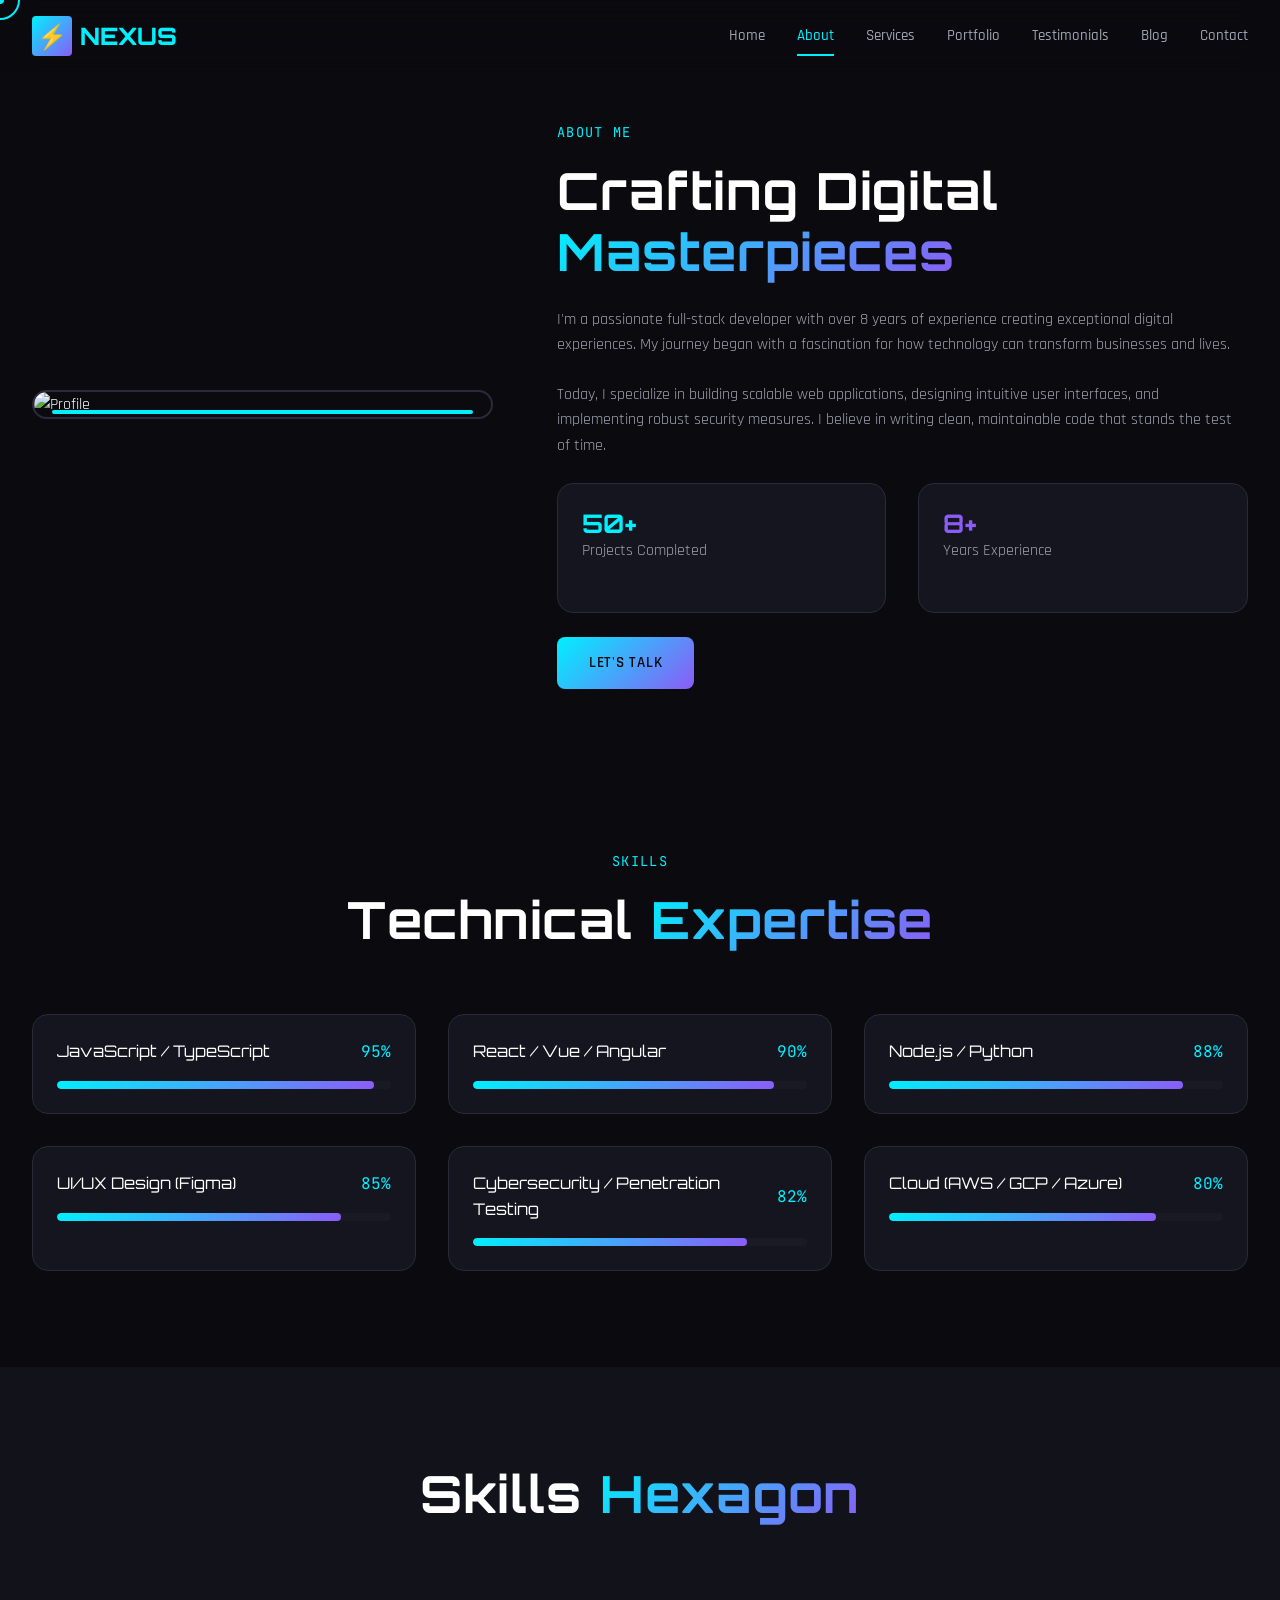
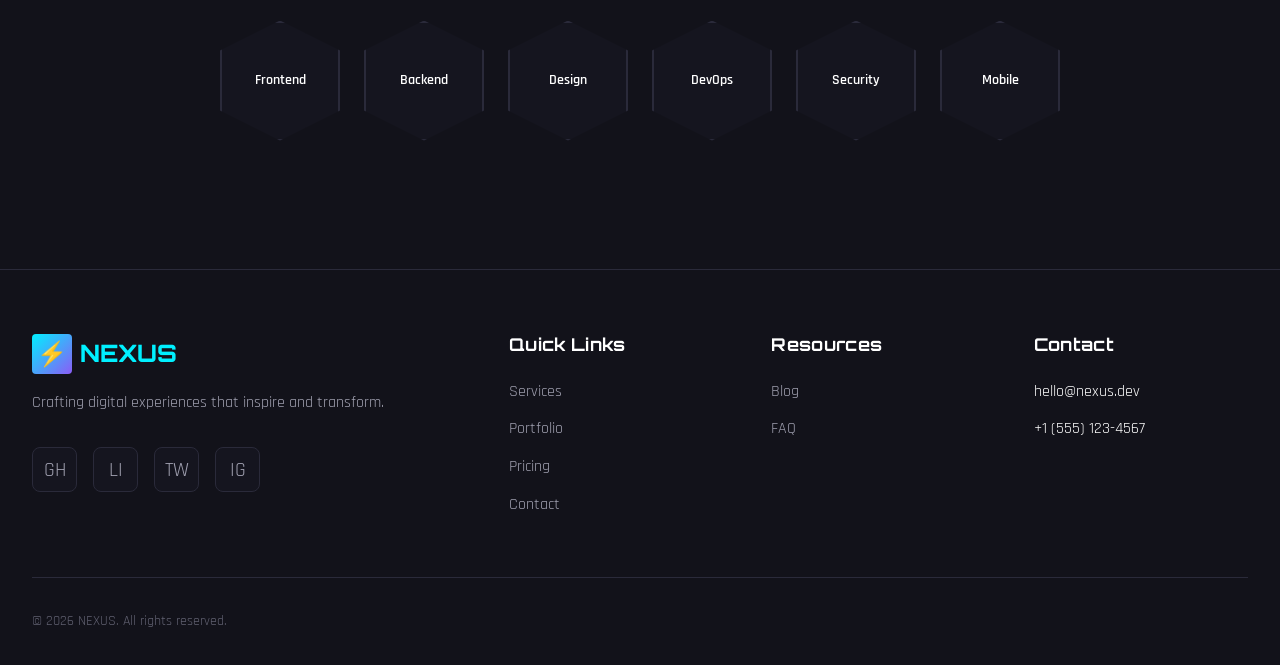
==== about.html @ fc45cd00 "Initial architecture: 15-page responsive framework with advanced animations" ====
<!DOCTYPE html>
<html lang="en">
<head>
  <meta charset="UTF-8">
  <meta name="viewport" content="width=device-width, initial-scale=1.0">
  <title>About | NEXUS</title>
  <link rel="stylesheet" href="css/main.css">
  <link rel="icon" href="data:image/svg+xml,<svg xmlns='http://www.w3.org/2000/svg' viewBox='0 0 100 100'><text y='.9em' font-size='90'>⚡</text></svg>">
</head>
<body>
  <div class="cursor-dot"></div>
  <div class="cursor-outline"></div>

  <header class="header">
    <div class="container header-inner">
      <a href="index.html" class="logo">
        <div class="logo-icon">⚡</div>
        NEXUS
      </a>
      <nav class="nav">
        <a href="index.html" class="nav-link">Home</a>
        <a href="about.html" class="nav-link active">About</a>
        <a href="services.html" class="nav-link">Services</a>
        <a href="portfolio.html" class="nav-link">Portfolio</a>
        <a href="testimonial.html" class="nav-link">Testimonials</a>
        <a href="blog.html" class="nav-link">Blog</a>
        <a href="contact.html" class="nav-link">Contact</a>
      </nav>
      <button class="mobile-menu-btn">
        <span></span>
        <span></span>
        <span></span>
      </button>
    </div>
  </header>

  <section class="about-hero">
    <div class="container">
      <div class="about-content">
        <div class="about-image reveal-left">
          <div class="about-image-main">
            <img src="https://picsum.photos/400/500?random=30" alt="Profile">
          </div>
          <div class="about-image-frame"></div>
        </div>
        <div class="about-text reveal-right">
          <span class="section-label">About Me</span>
          <h2>Crafting Digital <span class="text-gradient">Masterpieces</span></h2>
          <p>
            I'm a passionate full-stack developer with over 8 years of experience creating 
            exceptional digital experiences. My journey began with a fascination for how 
            technology can transform businesses and lives.
          </p>
          <p>
            Today, I specialize in building scalable web applications, designing intuitive 
            user interfaces, and implementing robust security measures. I believe in 
            writing clean, maintainable code that stands the test of time.
          </p>
          <div class="grid-2 mt-3">
            <div class="card" style="padding: 1.5rem;">
              <h4 class="text-cyan">50+</h4>
              <p class="mb-0">Projects Completed</p>
            </div>
            <div class="card" style="padding: 1.5rem;">
              <h4 class="text-purple">8+</h4>
              <p class="mb-0">Years Experience</p>
            </div>
          </div>
          <a href="contact.html" class="btn btn-primary mt-3">Let's Talk</a>
        </div>
      </div>
    </div>
  </section>

  <section class="section">
    <div class="container">
      <div class="section-header reveal">
        <span class="section-label">Skills</span>
        <h2 class="section-title">Technical <span class="text-gradient">Expertise</span></h2>
      </div>
      <div class="skills-grid">
        <div class="skill-item reveal">
          <div class="skill-header">
            <span class="skill-name">JavaScript / TypeScript</span>
            <span class="skill-percent">95%</span>
          </div>
          <div class="skill-bar">
            <div class="skill-fill" style="--fill-percent: 95%;"></div>
          </div>
        </div>
        <div class="skill-item reveal delay-1">
          <div class="skill-header">
            <span class="skill-name">React / Vue / Angular</span>
            <span class="skill-percent">90%</span>
          </div>
          <div class="skill-bar">
            <div class="skill-fill" style="--fill-percent: 90%;"></div>
          </div>
        </div>
        <div class="skill-item reveal delay-2">
          <div class="skill-header">
            <span class="skill-name">Node.js / Python</span>
            <span class="skill-percent">88%</span>
          </div>
          <div class="skill-bar">
            <div class="skill-fill" style="--fill-percent: 88%;"></div>
          </div>
        </div>
        <div class="skill-item reveal delay-3">
          <div class="skill-header">
            <span class="skill-name">UI/UX Design (Figma)</span>
            <span class="skill-percent">85%</span>
          </div>
          <div class="skill-bar">
            <div class="skill-fill" style="--fill-percent: 85%;"></div>
          </div>
        </div>
        <div class="skill-item reveal delay-4">
          <div class="skill-header">
            <span class="skill-name">Cybersecurity / Penetration Testing</span>
            <span class="skill-percent">82%</span>
          </div>
          <div class="skill-bar">
            <div class="skill-fill" style="--fill-percent: 82%;"></div>
          </div>
        </div>
        <div class="skill-item reveal delay-5">
          <div class="skill-header">
            <span class="skill-name">Cloud (AWS / GCP / Azure)</span>
            <span class="skill-percent">80%</span>
          </div>
          <div class="skill-bar">
            <div class="skill-fill" style="--fill-percent: 80%;"></div>
          </div>
        </div>
      </div>
    </div>
  </section>

  <section class="section" style="background: var(--bg-secondary);">
    <div class="container">
      <div class="section-header reveal">
        <h2 class="section-title">Skills <span class="text-gradient">Hexagon</span></h2>
      </div>
      <div class="hexagon-skills">
        <div class="hexagon reveal">
          <div class="hexagon-inner">
            <span>Frontend</span>
          </div>
        </div>
        <div class="hexagon reveal delay-1">
          <div class="hexagon-inner">
            <span>Backend</span>
          </div>
        </div>
        <div class="hexagon reveal delay-2">
          <div class="hexagon-inner">
            <span>Design</span>
          </div>
        </div>
        <div class="hexagon reveal delay-3">
          <div class="hexagon-inner">
            <span>DevOps</span>
          </div>
        </div>
        <div class="hexagon reveal delay-4">
          <div class="hexagon-inner">
            <span>Security</span>
          </div>
        </div>
        <div class="hexagon reveal delay-5">
          <div class="hexagon-inner">
            <span>Mobile</span>
          </div>
        </div>
      </div>
    </div>
  </section>

  <footer class="footer">
    <div class="container">
      <div class="footer-grid">
        <div class="footer-brand">
          <a href="index.html" class="logo">
            <div class="logo-icon">⚡</div>
            NEXUS
          </a>
          <p>Crafting digital experiences that inspire and transform.</p>
          <div class="social-links">
            <a href="#" class="social-link">GH</a>
            <a href="#" class="social-link">LI</a>
            <a href="#" class="social-link">TW</a>
            <a href="#" class="social-link">IG</a>
          </div>
        </div>
        <div class="footer-col">
          <h4 class="footer-title">Quick Links</h4>
          <ul class="footer-links">
            <li><a href="services.html">Services</a></li>
            <li><a href="portfolio.html">Portfolio</a></li>
            <li><a href="pricing.html">Pricing</a></li>
            <li><a href="contact.html">Contact</a></li>
          </ul>
        </div>
        <div class="footer-col">
          <h4 class="footer-title">Resources</h4>
          <ul class="footer-links">
            <li><a href="blog.html">Blog</a></li>
            <li><a href="faq.html">FAQ</a></li>
          </ul>
        </div>
        <div class="footer-col">
          <h4 class="footer-title">Contact</h4>
          <ul class="footer-links">
            <li>hello@nexus.dev</li>
            <li>+1 (555) 123-4567</li>
          </ul>
        </div>
      </div>
      <div class="footer-bottom">
        <p class="footer-copyright">© 2026 NEXUS. All rights reserved.</p>
      </div>
    </div>
  </footer>

  <script src="js/main.js"></script>
</body>
</html>
---- css/main.css ----
/* ================================================
   NEXUS PORTFOLIO - Main Stylesheet
   High-Tech Cyber Aesthetic
   ================================================ */

@import url('https://fonts.googleapis.com/css2?family=Orbitron:wght@400;500;600;700;800;900&family=Rajdhani:wght@300;400;500;600;700&family=JetBrains+Mono:wght@400;500&display=swap');

/* ================================================
   CSS VARIABLES - Design System
   ================================================ */
:root {
  --bg-primary: #0a0a0f;
  --bg-secondary: #12121a;
  --bg-tertiary: #1a1a25;
  --bg-card: #15151f;
  
  --neon-cyan: #00f0ff;
  --neon-magenta: #ff00aa;
  --neon-purple: #8b5cf6;
  --neon-green: #00ff88;
  --neon-orange: #ff6b35;
  
  --text-primary: #ffffff;
  --text-secondary: #a0a0b0;
  --text-muted: #606070;
  
  --border-color: #2a2a3a;
  --border-glow: rgba(0, 240, 255, 0.3);
  
  --gradient-primary: linear-gradient(135deg, #00f0ff 0%, #8b5cf6 100%);
  --gradient-dark: linear-gradient(180deg, #0a0a0f 0%, #12121a 100%);
  --gradient-card: linear-gradient(145deg, #15151f 0%, #12121a 100%);
  
  --glow-cyan: 0 0 20px rgba(0, 240, 255, 0.5), 0 0 40px rgba(0, 240, 255, 0.3);
  --glow-magenta: 0 0 20px rgba(255, 0, 170, 0.5), 0 0 40px rgba(255, 0, 170, 0.3);
  --glow-purple: 0 0 20px rgba(139, 92, 246, 0.5);
  
  --transition-fast: 0.15s ease;
  --transition-medium: 0.3s ease;
  --transition-slow: 0.5s cubic-bezier(0.4, 0, 0.2, 1);
  
  --font-heading: 'Orbitron', sans-serif;
  --font-body: 'Rajdhani', sans-serif;
  --font-mono: 'JetBrains Mono', monospace;
  
  --radius-sm: 4px;
  --radius-md: 8px;
  --radius-lg: 16px;
  --radius-xl: 24px;
}

/* ================================================
   RESET & BASE
   ================================================ */
*, *::before, *::after {
  margin: 0;
  padding: 0;
  box-sizing: border-box;
}

html {
  scroll-behavior: smooth;
  font-size: 16px;
}

body {
  font-family: var(--font-body);
  background: var(--bg-primary);
  color: var(--text-primary);
  line-height: 1.6;
  overflow-x: hidden;
  cursor: none;
}

a {
  text-decoration: none;
  color: inherit;
}

ul, ol {
  list-style: none;
}

img {
  max-width: 100%;
  height: auto;
  display: block;
}

button {
  font-family: inherit;
  cursor: none;
  border: none;
  background: none;
}

input, textarea, select {
  font-family: inherit;
  cursor: none;
}

/* ================================================
   CUSTOM CURSOR
   ================================================ */
.cursor-dot,
.cursor-outline {
  position: fixed;
  top: 0;
  left: 0;
  transform: translate(-50%, -50%);
  border-radius: 50%;
  pointer-events: none;
  z-index: 9999;
}

.cursor-dot {
  width: 8px;
  height: 8px;
  background: var(--neon-cyan);
}

.cursor-outline {
  width: 40px;
  height: 40px;
  border: 2px solid var(--neon-cyan);
  transition: transform 0.1s ease, width 0.3s ease, height 0.3s ease;
}

.cursor-outline.hovered {
  width: 60px;
  height: 60px;
  background: rgba(0, 240, 255, 0.1);
  border-color: var(--neon-magenta);
}

/* ================================================
   TYPOGRAPHY
   ================================================ */
h1, h2, h3, h4, h5, h6 {
  font-family: var(--font-heading);
  font-weight: 700;
  line-height: 1.2;
  letter-spacing: 0.02em;
}

h1 { font-size: clamp(2.5rem, 5vw, 4.5rem); }
h2 { font-size: clamp(2rem, 4vw, 3.5rem); }
h3 { font-size: clamp(1.5rem, 3vw, 2.5rem); }
h4 { font-size: clamp(1.25rem, 2vw, 1.75rem); }
h5 { font-size: 1.25rem; }
h6 { font-size: 1rem; }

p {
  font-size: 1rem;
  color: var(--text-secondary);
  font-weight: 400;
}

.mono {
  font-family: var(--font-mono);
}

/* ================================================
   UTILITIES
   ================================================ */
.container {
  width: 100%;
  max-width: 1400px;
  margin: 0 auto;
  padding: 0 2rem;
}

.section {
  padding: 6rem 0;
  position: relative;
}

.text-gradient {
  background: var(--gradient-primary);
  -webkit-background-clip: text;
  -webkit-text-fill-color: transparent;
  background-clip: text;
}

.text-cyan { color: var(--neon-cyan); }
.text-magenta { color: var(--neon-magenta); }
.text-purple { color: var(--neon-purple); }
.text-green { color: var(--neon-green); }

.glow-cyan { box-shadow: var(--glow-cyan); }
.glow-magenta { box-shadow: var(--glow-magenta); }

.visually-hidden {
  position: absolute;
  width: 1px;
  height: 1px;
  padding: 0;
  margin: -1px;
  overflow: hidden;
  clip: rect(0, 0, 0, 0);
  border: 0;
}

/* ================================================
   ANIMATIONS
   ================================================ */
@keyframes float {
  0%, 100% { transform: translateY(0); }
  50% { transform: translateY(-20px); }
}

@keyframes pulse-glow {
  0%, 100% { box-shadow: var(--glow-cyan); }
  50% { box-shadow: 0 0 30px rgba(0, 240, 255, 0.8), 0 0 60px rgba(0, 240, 255, 0.4); }
}

@keyframes glitch {
  0% { transform: translate(0); }
  20% { transform: translate(-2px, 2px); }
  40% { transform: translate(-2px, -2px); }
  60% { transform: translate(2px, 2px); }
  80% { transform: translate(2px, -2px); }
  100% { transform: translate(0); }
}

@keyframes typewriter {
  from { width: 0; }
  to { width: 100%; }
}

@keyframes blink-caret {
  from, to { border-color: transparent; }
  50% { border-color: var(--neon-cyan); }
}

@keyframes fade-in-up {
  from {
    opacity: 0;
    transform: translateY(30px);
  }
  to {
    opacity: 1;
    transform: translateY(0);
  }
}

@keyframes fade-in-scale {
  from {
    opacity: 0;
    transform: scale(0.9);
  }
  to {
    opacity: 1;
    transform: scale(1);
  }
}

@keyframes rotate {
  from { transform: rotate(0deg); }
  to { transform: rotate(360deg); }
}

@keyframes marquee {
  0% { transform: translateX(0); }
  100% { transform: translateX(-50%); }
}

/* Reveal Animations */
.reveal {
  opacity: 0;
  transform: translateY(30px);
  transition: all 0.8s cubic-bezier(0.4, 0, 0.2, 1);
}

.reveal.active {
  opacity: 1;
  transform: translateY(0);
}

.reveal-left {
  opacity: 0;
  transform: translateX(-30px);
  transition: all 0.8s cubic-bezier(0.4, 0, 0.2, 1);
}

.reveal-left.active {
  opacity: 1;
  transform: translateX(0);
}

.reveal-right {
  opacity: 0;
  transform: translateX(30px);
  transition: all 0.8s cubic-bezier(0.4, 0, 0.2, 1);
}

.reveal-right.active {
  opacity: 1;
  transform: translateX(0);
}

.reveal-scale {
  opacity: 0;
  transform: scale(0.8);
  transition: all 0.8s cubic-bezier(0.4, 0, 0.2, 1);
}

.reveal-scale.active {
  opacity: 1;
  transform: scale(1);
}

/* Stagger delays */
.delay-1 { transition-delay: 0.1s; }
.delay-2 { transition-delay: 0.2s; }
.delay-3 { transition-delay: 0.3s; }
.delay-4 { transition-delay: 0.4s; }
.delay-5 { transition-delay: 0.5s; }
.delay-6 { transition-delay: 0.6s; }

/* ================================================
   HEADER & NAVIGATION
   ================================================ */
.header {
  position: fixed;
  top: 0;
  left: 0;
  right: 0;
  z-index: 1000;
  padding: 1rem 0;
  background: rgba(10, 10, 15, 0.8);
  backdrop-filter: blur(20px);
  border-bottom: 1px solid transparent;
  transition: all var(--transition-medium);
}

.header.scrolled {
  background: rgba(10, 10, 15, 0.95);
  border-bottom-color: var(--border-color);
}

.header-inner {
  display: flex;
  align-items: center;
  justify-content: space-between;
}

.logo {
  font-family: var(--font-heading);
  font-size: 1.5rem;
  font-weight: 800;
  color: var(--neon-cyan);
  display: flex;
  align-items: center;
  gap: 0.5rem;
}

.logo-icon {
  width: 40px;
  height: 40px;
  display: flex;
  align-items: center;
  justify-content: center;
  background: var(--gradient-primary);
  border-radius: var(--radius-sm);
}

.nav {
  display: flex;
  align-items: center;
  gap: 2rem;
}

.nav-link {
  font-family: var(--font-body);
  font-weight: 500;
  font-size: 0.95rem;
  color: var(--text-secondary);
  position: relative;
  padding: 0.5rem 0;
  transition: color var(--transition-fast);
}

.nav-link::after {
  content: '';
  position: absolute;
  bottom: 0;
  left: 0;
  width: 0;
  height: 2px;
  background: var(--neon-cyan);
  transition: width var(--transition-medium);
}

.nav-link:hover,
.nav-link.active {
  color: var(--neon-cyan);
}

.nav-link:hover::after,
.nav-link.active::after {
  width: 100%;
}

.mobile-menu-btn {
  display: none;
  flex-direction: column;
  gap: 5px;
  padding: 10px;
}

.mobile-menu-btn span {
  width: 25px;
  height: 2px;
  background: var(--text-primary);
  transition: all var(--transition-fast);
}

/* ================================================
   BUTTONS
   ================================================ */
.btn {
  display: inline-flex;
  align-items: center;
  justify-content: center;
  gap: 0.5rem;
  padding: 0.875rem 2rem;
  font-family: var(--font-body);
  font-weight: 600;
  font-size: 0.95rem;
  text-transform: uppercase;
  letter-spacing: 0.05em;
  border-radius: var(--radius-md);
  position: relative;
  overflow: hidden;
  transition: all var(--transition-medium);
}

.btn-primary {
  background: var(--gradient-primary);
  color: var(--bg-primary);
  border: none;
}

.btn-primary:hover {
  transform: translateY(-2px);
  box-shadow: var(--glow-cyan);
}

.btn-secondary {
  background: transparent;
  color: var(--neon-cyan);
  border: 2px solid var(--neon-cyan);
}

.btn-secondary:hover {
  background: var(--neon-cyan);
  color: var(--bg-primary);
  box-shadow: var(--glow-cyan);
}

.btn-ghost {
  background: rgba(255, 255, 255, 0.05);
  color: var(--text-primary);
  border: 1px solid var(--border-color);
}

.btn-ghost:hover {
  background: rgba(255, 255, 255, 0.1);
  border-color: var(--neon-purple);
}

.btn-sm {
  padding: 0.5rem 1rem;
  font-size: 0.85rem;
}

.btn-lg {
  padding: 1rem 2.5rem;
  font-size: 1rem;
}

/* ================================================
   HERO SECTION
   ================================================ */
.hero {
  min-height: 100vh;
  display: flex;
  align-items: center;
  justify-content: center;
  position: relative;
  overflow: hidden;
  padding-top: 80px;
}

.hero-bg {
  position: absolute;
  inset: 0;
  z-index: -1;
}

.hero-bg canvas {
  width: 100%;
  height: 100%;
}

.hero-bg-overlay {
  position: absolute;
  inset: 0;
  background: radial-gradient(ellipse at center, transparent 0%, var(--bg-primary) 70%);
}

.hero-content {
  text-align: center;
  max-width: 900px;
  z-index: 1;
}

.hero-badge {
  display: inline-flex;
  align-items: center;
  gap: 0.5rem;
  padding: 0.5rem 1rem;
  background: rgba(0, 240, 255, 0.1);
  border: 1px solid rgba(0, 240, 255, 0.3);
  border-radius: 50px;
  font-size: 0.85rem;
  color: var(--neon-cyan);
  margin-bottom: 1.5rem;
  animation: fade-in-up 0.8s ease forwards;
}

.hero-badge-dot {
  width: 8px;
  height: 8px;
  background: var(--neon-cyan);
  border-radius: 50%;
  animation: pulse-glow 2s infinite;
}

.hero-title {
  font-size: clamp(3rem, 7vw, 5rem);
  margin-bottom: 1rem;
  animation: fade-in-up 0.8s ease 0.2s forwards;
  opacity: 0;
}

.hero-subtitle {
  font-family: var(--font-mono);
  font-size: clamp(1rem, 2vw, 1.5rem);
  color: var(--text-secondary);
  margin-bottom: 2rem;
  min-height: 1.5em;
  animation: fade-in-up 0.8s ease 0.4s forwards;
  opacity: 0;
}

.typing-text {
  color: var(--neon-cyan);
}

.cursor-caret {
  display: inline-block;
  width: 3px;
  height: 1.2em;
  background: var(--neon-cyan);
  margin-left: 2px;
  animation: blink-caret 0.75s step-end infinite;
  vertical-align: text-bottom;
}

.hero-description {
  font-size: 1.125rem;
  color: var(--text-secondary);
  max-width: 600px;
  margin: 0 auto 2rem;
  animation: fade-in-up 0.8s ease 0.6s forwards;
  opacity: 0;
}

.hero-buttons {
  display: flex;
  gap: 1rem;
  justify-content: center;
  flex-wrap: wrap;
  animation: fade-in-up 0.8s ease 0.8s forwards;
  opacity: 0;
}

.hero-scroll {
  position: absolute;
  bottom: 2rem;
  left: 50%;
  transform: translateX(-50%);
  display: flex;
  flex-direction: column;
  align-items: center;
  gap: 0.5rem;
  color: var(--text-muted);
  font-size: 0.85rem;
  animation: float 3s ease-in-out infinite;
}

.hero-scroll-line {
  width: 1px;
  height: 40px;
  background: linear-gradient(to bottom, var(--neon-cyan), transparent);
}

/* ================================================
   CARDS
   ================================================ */
.card {
  background: var(--bg-card);
  border: 1px solid var(--border-color);
  border-radius: var(--radius-lg);
  padding: 2rem;
  position: relative;
  overflow: hidden;
  transition: all var(--transition-medium);
}

.card::before {
  content: '';
  position: absolute;
  top: 0;
  left: 0;
  right: 0;
  height: 2px;
  background: var(--gradient-primary);
  transform: scaleX(0);
  transition: transform var(--transition-medium);
}

.card:hover {
  transform: translateY(-5px);
  border-color: var(--neon-cyan);
  box-shadow: var(--glow-cyan);
}

.card:hover::before {
  transform: scaleX(1);
}

.card-icon {
  width: 60px;
  height: 60px;
  display: flex;
  align-items: center;
  justify-content: center;
  background: rgba(0, 240, 255, 0.1);
  border-radius: var(--radius-md);
  margin-bottom: 1.5rem;
  font-size: 1.5rem;
}

.card-title {
  font-size: 1.25rem;
  margin-bottom: 0.75rem;
}

.card-description {
  font-size: 0.95rem;
  color: var(--text-secondary);
  margin-bottom: 1.5rem;
}

.card-link {
  display: inline-flex;
  align-items: center;
  gap: 0.5rem;
  color: var(--neon-cyan);
  font-weight: 500;
  font-size: 0.9rem;
  transition: gap var(--transition-fast);
}

.card-link:hover {
  gap: 1rem;
}

/* ================================================
   GRID LAYOUTS
   ================================================ */
.grid-2 {
  display: grid;
  grid-template-columns: repeat(2, 1fr);
  gap: 2rem;
}

.grid-3 {
  display: grid;
  grid-template-columns: repeat(3, 1fr);
  gap: 2rem;
}

.grid-4 {
  display: grid;
  grid-template-columns: repeat(4, 1fr);
  gap: 1.5rem;
}

/* ================================================
   SECTION HEADERS
   ================================================ */
.section-header {
  text-align: center;
  max-width: 700px;
  margin: 0 auto 4rem;
}

.section-label {
  display: inline-block;
  font-family: var(--font-mono);
  font-size: 0.85rem;
  color: var(--neon-cyan);
  text-transform: uppercase;
  letter-spacing: 0.1em;
  margin-bottom: 1rem;
}

.section-title {
  margin-bottom: 1rem;
}

.section-description {
  font-size: 1.1rem;
  color: var(--text-secondary);
}

/* ================================================
   ABOUT PAGE
   ================================================ */
.about-hero {
  padding-top: 120px;
  padding-bottom: 4rem;
}

.about-content {
  display: grid;
  grid-template-columns: 1fr 1.5fr;
  gap: 4rem;
  align-items: center;
}

.about-image {
  position: relative;
}

.about-image-main {
  border-radius: var(--radius-xl);
  overflow: hidden;
  border: 2px solid var(--border-color);
}

.about-image-main img {
  width: 100%;
  height: auto;
}

.about-image-frame {
  position: absolute;
  inset: 20px;
  border: 2px solid var(--neon-cyan);
  border-radius: var(--radius-xl);
  z-index: -1;
}

.about-text h2 {
  margin-bottom: 1.5rem;
}

.about-text p {
  margin-bottom: 1.5rem;
}

.skills-section {
  padding: 4rem 0;
}

.skills-grid {
  display: grid;
  grid-template-columns: repeat(auto-fit, minmax(300px, 1fr));
  gap: 2rem;
}

.skill-item {
  background: var(--bg-card);
  border: 1px solid var(--border-color);
  border-radius: var(--radius-lg);
  padding: 1.5rem;
  transition: all var(--transition-medium);
}

.skill-item:hover {
  border-color: var(--neon-cyan);
}

.skill-header {
  display: flex;
  justify-content: space-between;
  align-items: center;
  margin-bottom: 1rem;
}

.skill-name {
  font-family: var(--font-heading);
  font-size: 1rem;
}

.skill-percent {
  font-family: var(--font-mono);
  color: var(--neon-cyan);
}

.skill-bar {
  height: 8px;
  background: var(--bg-tertiary);
  border-radius: 4px;
  overflow: hidden;
}

.skill-fill {
  height: 100%;
  background: var(--gradient-primary);
  border-radius: 4px;
  width: 0;
  transition: width 1.5s cubic-bezier(0.4, 0, 0.2, 1);
}

.skill-fill.animated {
  width: var(--fill-percent);
}

/* Hexagon Skills */
.hexagon-skills {
  display: flex;
  flex-wrap: wrap;
  justify-content: center;
  gap: 1.5rem;
  padding: 2rem 0;
}

.hexagon {
  position: relative;
  width: 120px;
  height: 120px;
  clip-path: polygon(50% 0%, 100% 25%, 100% 75%, 50% 100%, 0% 75%, 0% 25%);
  display: flex;
  align-items: center;
  justify-content: center;
  background: var(--bg-card);
  border: 2px solid var(--border-color);
  transition: all var(--transition-medium);
  cursor: pointer;
}

.hexagon:hover {
  background: var(--gradient-primary);
  border-color: var(--neon-cyan);
  transform: scale(1.1);
}

.hexagon-inner {
  text-align: center;
  font-weight: 600;
  font-size: 0.9rem;
}

/* ================================================
   SERVICES PAGE
   ================================================ */
.services-hero {
  padding-top: 120px;
  padding-bottom: 4rem;
}

.service-card {
  background: var(--bg-card);
  border: 1px solid var(--border-color);
  border-radius: var(--radius-lg);
  padding: 2.5rem;
  position: relative;
  overflow: hidden;
  transition: all var(--transition-medium);
}

.service-card:hover {
  transform: translateY(-8px);
  border-color: var(--neon-purple);
  box-shadow: var(--glow-purple);
}

.service-number {
  position: absolute;
  top: 1rem;
  right: 1rem;
  font-family: var(--font-heading);
  font-size: 4rem;
  font-weight: 900;
  color: rgba(139, 92, 246, 0.1);
}

.service-icon {
  width: 70px;
  height: 70px;
  display: flex;
  align-items: center;
  justify-content: center;
  background: rgba(139, 92, 246, 0.1);
  border-radius: var(--radius-md);
  margin-bottom: 1.5rem;
}

.service-icon svg {
  width: 40px;
  height: 40px;
  fill: var(--neon-purple);
}

.service-title {
  font-size: 1.5rem;
  margin-bottom: 1rem;
}

.service-description {
  color: var(--text-secondary);
  margin-bottom: 1.5rem;
}

.service-features {
  margin-bottom: 1.5rem;
}

.service-features li {
  display: flex;
  align-items: center;
  gap: 0.5rem;
  color: var(--text-secondary);
  font-size: 0.9rem;
  margin-bottom: 0.5rem;
}

.service-features li::before {
  content: '✓';
  color: var(--neon-green);
}

/* ================================================
   PORTFOLIO PAGE
   ================================================ */
.portfolio-hero {
  padding-top: 120px;
  padding-bottom: 4rem;
}

.portfolio-filters {
  display: flex;
  justify-content: center;
  gap: 1rem;
  margin-bottom: 3rem;
  flex-wrap: wrap;
}

.filter-btn {
  padding: 0.75rem 1.5rem;
  background: transparent;
  border: 1px solid var(--border-color);
  border-radius: 50px;
  color: var(--text-secondary);
  font-weight: 500;
  transition: all var(--transition-medium);
}

.filter-btn:hover,
.filter-btn.active {
  background: var(--neon-cyan);
  color: var(--bg-primary);
  border-color: var(--neon-cyan);
}

.portfolio-grid {
  display: grid;
  grid-template-columns: repeat(auto-fill, minmax(350px, 1fr));
  gap: 2rem;
}

.portfolio-item {
  position: relative;
  border-radius: var(--radius-lg);
  overflow: hidden;
  cursor: pointer;
  aspect-ratio: 16/10;
}

.portfolio-item img {
  width: 100%;
  height: 100%;
  object-fit: cover;
  transition: transform var(--transition-slow);
}

.portfolio-item:hover img {
  transform: scale(1.1);
}

.portfolio-overlay {
  position: absolute;
  inset: 0;
  background: linear-gradient(to top, rgba(10, 10, 15, 0.95) 0%, transparent 100%);
  display: flex;
  flex-direction: column;
  justify-content: flex-end;
  padding: 2rem;
  opacity: 0;
  transition: opacity var(--transition-medium);
}

.portfolio-item:hover .portfolio-overlay {
  opacity: 1;
}

.portfolio-category {
  font-family: var(--font-mono);
  font-size: 0.8rem;
  color: var(--neon-cyan);
  text-transform: uppercase;
  margin-bottom: 0.5rem;
}

.portfolio-title {
  font-size: 1.25rem;
  margin-bottom: 0.5rem;
}

.portfolio-tags {
  display: flex;
  gap: 0.5rem;
  flex-wrap: wrap;
}

.portfolio-tag {
  font-size: 0.75rem;
  padding: 0.25rem 0.75rem;
  background: rgba(255, 255, 255, 0.1);
  border-radius: 50px;
  color: var(--text-secondary);
}

/* ================================================
   MODAL
   ================================================ */
.modal {
  position: fixed;
  inset: 0;
  z-index: 2000;
  display: flex;
  align-items: center;
  justify-content: center;
  opacity: 0;
  visibility: hidden;
  transition: all var(--transition-medium);
}

.modal.active {
  opacity: 1;
  visibility: visible;
}

.modal-backdrop {
  position: absolute;
  inset: 0;
  background: rgba(10, 10, 15, 0.9);
  backdrop-filter: blur(10px);
}

.modal-content {
  position: relative;
  width: 90%;
  max-width: 900px;
  max-height: 90vh;
  background: var(--bg-secondary);
  border: 1px solid var(--border-color);
  border-radius: var(--radius-xl);
  overflow-y: auto;
  transform: scale(0.9);
  transition: transform var(--transition-medium);
}

.modal.active .modal-content {
  transform: scale(1);
}

.modal-close {
  position: absolute;
  top: 1rem;
  right: 1rem;
  width: 40px;
  height: 40px;
  display: flex;
  align-items: center;
  justify-content: center;
  background: var(--bg-card);
  border: 1px solid var(--border-color);
  border-radius: 50%;
  color: var(--text-primary);
  font-size: 1.5rem;
  z-index: 10;
  transition: all var(--transition-fast);
}

.modal-close:hover {
  background: var(--neon-magenta);
  border-color: var(--neon-magenta);
}

.modal-image {
  width: 100%;
  aspect-ratio: 16/9;
  overflow: hidden;
}

.modal-image img {
  width: 100%;
  height: 100%;
  object-fit: cover;
}

.modal-body {
  padding: 2rem;
}

.modal-category {
  font-family: var(--font-mono);
  font-size: 0.85rem;
  color: var(--neon-cyan);
  text-transform: uppercase;
  margin-bottom: 0.5rem;
}

.modal-title {
  font-size: 2rem;
  margin-bottom: 1rem;
}

.modal-description {
  color: var(--text-secondary);
  margin-bottom: 2rem;
}

.modal-meta {
  display: grid;
  grid-template-columns: repeat(auto-fit, minmax(150px, 1fr));
  gap: 1.5rem;
}

.meta-item {
  background: var(--bg-card);
  padding: 1rem;
  border-radius: var(--radius-md);
}

.meta-label {
  font-size: 0.8rem;
  color: var(--text-muted);
  text-transform: uppercase;
  margin-bottom: 0.25rem;
}

.meta-value {
  font-weight: 600;
  color: var(--text-primary);
}

/* ================================================
   TESTIMONIALS PAGE
   ================================================ */
.testimonials-hero {
  padding-top: 120px;
  padding-bottom: 4rem;
}

.marquee-container {
  overflow: hidden;
  padding: 2rem 0;
}

.marquee-track {
  display: flex;
  animation: marquee 20s linear infinite;
  width: fit-content;
}

.marquee-content {
  display: flex;
  gap: 2rem;
  padding-right: 2rem;
}

.testimonial-card {
  flex-shrink: 0;
  width: 400px;
  background: var(--bg-card);
  border: 1px solid var(--border-color);
  border-radius: var(--radius-lg);
  padding: 2rem;
}

.testimonial-header {
  display: flex;
  align-items: center;
  gap: 1rem;
  margin-bottom: 1.5rem;
}

.testimonial-avatar {
  width: 60px;
  height: 60px;
  border-radius: 50%;
  overflow: hidden;
  border: 2px solid var(--neon-cyan);
}

.testimonial-avatar img {
  width: 100%;
  height: 100%;
  object-fit: cover;
}

.testimonial-info h4 {
  font-size: 1.1rem;
  margin-bottom: 0.25rem;
}

.testimonial-role {
  font-size: 0.85rem;
  color: var(--text-muted);
}

.testimonial-rating {
  display: flex;
  gap: 0.25rem;
  margin-bottom: 1rem;
}

.star {
  color: #ffd700;
  font-size: 1rem;
}

.testimonial-text {
  color: var(--text-secondary);
  font-style: italic;
  line-height: 1.7;
}

/* ================================================
   BLOG PAGE
   ================================================ */
.blog-hero {
  padding-top: 120px;
  padding-bottom: 4rem;
}

.blog-grid {
  display: grid;
  grid-template-columns: repeat(auto-fill, minmax(350px, 1fr));
  gap: 2rem;
}

.blog-card {
  background: var(--bg-card);
  border: 1px solid var(--border-color);
  border-radius: var(--radius-lg);
  overflow: hidden;
  transition: all var(--transition-medium);
}

.blog-card:hover {
  transform: translateY(-5px);
  border-color: var(--neon-purple);
}

.blog-image {
  aspect-ratio: 16/9;
  overflow: hidden;
}

.blog-image img {
  width: 100%;
  height: 100%;
  object-fit: cover;
  transition: transform var(--transition-slow);
}

.blog-card:hover .blog-image img {
  transform: scale(1.1);
}

.blog-content {
  padding: 1.5rem;
}

.blog-meta {
  display: flex;
  gap: 1rem;
  font-size: 0.85rem;
  color: var(--text-muted);
  margin-bottom: 1rem;
}

.blog-category {
  color: var(--neon-purple);
  font-weight: 600;
  text-transform: uppercase;
  font-size: 0.75rem;
}

.blog-title {
  font-size: 1.25rem;
  margin-bottom: 0.75rem;
  transition: color var(--transition-fast);
}

.blog-card:hover .blog-title {
  color: var(--neon-cyan);
}

.blog-excerpt {
  font-size: 0.95rem;
  color: var(--text-secondary);
  margin-bottom: 1rem;
}

.blog-link {
  color: var(--neon-cyan);
  font-weight: 500;
  display: inline-flex;
  align-items: center;
  gap: 0.5rem;
}

/* ================================================
   CONTACT PAGE
   ================================================ */
.contact-hero {
  padding-top: 120px;
  padding-bottom: 4rem;
}

.contact-grid {
  display: grid;
  grid-template-columns: 1fr 1.5fr;
  gap: 4rem;
}

.contact-info h2 {
  margin-bottom: 1.5rem;
}

.contact-info p {
  margin-bottom: 2rem;
}

.contact-details {
  display: flex;
  flex-direction: column;
  gap: 1.5rem;
}

.contact-item {
  display: flex;
  align-items: center;
  gap: 1rem;
}

.contact-icon {
  width: 50px;
  height: 50px;
  display: flex;
  align-items: center;
  justify-content: center;
  background: rgba(0, 240, 255, 0.1);
  border-radius: var(--radius-md);
  color: var(--neon-cyan);
  font-size: 1.25rem;
}

.contact-text h4 {
  font-size: 1rem;
  margin-bottom: 0.25rem;
}

.contact-text p {
  font-size: 0.9rem;
  margin: 0;
}

.social-links {
  display: flex;
  gap: 1rem;
  margin-top: 2rem;
}

.social-link {
  width: 45px;
  height: 45px;
  display: flex;
  align-items: center;
  justify-content: center;
  background: var(--bg-card);
  border: 1px solid var(--border-color);
  border-radius: var(--radius-md);
  color: var(--text-secondary);
  font-size: 1.25rem;
  transition: all var(--transition-medium);
}

.social-link:hover {
  background: var(--neon-cyan);
  color: var(--bg-primary);
  border-color: var(--neon-cyan);
}

.contact-form {
  background: var(--bg-card);
  border: 1px solid var(--border-color);
  border-radius: var(--radius-lg);
  padding: 2rem;
}

.form-group {
  margin-bottom: 1.5rem;
}

.form-label {
  display: block;
  font-size: 0.9rem;
  font-weight: 600;
  margin-bottom: 0.5rem;
  color: var(--text-secondary);
}

.form-input,
.form-textarea {
  width: 100%;
  padding: 1rem;
  background: var(--bg-secondary);
  border: 1px solid var(--border-color);
  border-radius: var(--radius-md);
  color: var(--text-primary);
  font-size: 1rem;
  transition: all var(--transition-fast);
}

.form-input:focus,
.form-textarea:focus {
  outline: none;
  border-color: var(--neon-cyan);
  box-shadow: 0 0 0 3px rgba(0, 240, 255, 0.1);
}

.form-input.error,
.form-textarea.error {
  border-color: var(--neon-magenta);
}

.form-textarea {
  min-height: 150px;
  resize: vertical;
}

.form-error {
  color: var(--neon-magenta);
  font-size: 0.85rem;
  margin-top: 0.5rem;
  display: none;
}

.form-error.show {
  display: block;
}

.form-submit {
  width: 100%;
  padding: 1rem;
  background: var(--gradient-primary);
  border: none;
  border-radius: var(--radius-md);
  color: var(--bg-primary);
  font-weight: 700;
  font-size: 1rem;
  text-transform: uppercase;
  cursor: pointer;
  transition: all var(--transition-medium);
}

.form-submit:hover {
  box-shadow: var(--glow-cyan);
  transform: translateY(-2px);
}

.form-success {
  display: none;
  text-align: center;
  padding: 3rem;
}

.form-success.show {
  display: block;
}

.success-icon {
  width: 80px;
  height: 80px;
  margin: 0 auto 1.5rem;
  background: rgba(0, 255, 136, 0.1);
  border-radius: 50%;
  display: flex;
  align-items: center;
  justify-content: center;
  font-size: 3rem;
  color: var(--neon-green);
  animation: fade-in-scale 0.5s ease;
}

.success-title {
  font-size: 1.5rem;
  margin-bottom: 0.5rem;
}

.success-text {
  color: var(--text-secondary);
}

/* ================================================
   PRICING PAGE
   ================================================ */
.pricing-hero {
  padding-top: 120px;
  padding-bottom: 4rem;
}

.pricing-toggle {
  display: flex;
  justify-content: center;
  align-items: center;
  gap: 1rem;
  margin-bottom: 3rem;
}

.toggle-label {
  font-size: 1rem;
  color: var(--text-secondary);
}

.toggle-label.active {
  color: var(--neon-cyan);
}

.toggle-switch {
  width: 60px;
  height: 30px;
  background: var(--bg-tertiary);
  border-radius: 50px;
  position: relative;
  cursor: pointer;
  border: 1px solid var(--border-color);
}

.toggle-switch::after {
  content: '';
  position: absolute;
  top: 3px;
  left: 3px;
  width: 22px;
  height: 22px;
  background: var(--neon-cyan);
  border-radius: 50%;
  transition: transform var(--transition-medium);
}

.toggle-switch.active::after {
  transform: translateX(30px);
}

.pricing-grid {
  display: grid;
  grid-template-columns: repeat(3, 1fr);
  gap: 2rem;
}

.pricing-card {
  background: var(--bg-card);
  border: 1px solid var(--border-color);
  border-radius: var(--radius-lg);
  padding: 2.5rem;
  position: relative;
  transition: all var(--transition-medium);
}

.pricing-card.featured {
  border-color: var(--neon-cyan);
  transform: scale(1.05);
}

.pricing-badge {
  position: absolute;
  top: -12px;
  left: 50%;
  transform: translateX(-50%);
  background: var(--gradient-primary);
  color: var(--bg-primary);
  padding: 0.5rem 1.5rem;
  border-radius: 50px;
  font-size: 0.8rem;
  font-weight: 700;
  text-transform: uppercase;
}

.pricing-tier {
  font-size: 1.25rem;
  color: var(--text-secondary);
  margin-bottom: 0.5rem;
}

.pricing-price {
  font-family: var(--font-heading);
  font-size: 3rem;
  font-weight: 700;
  margin-bottom: 0.5rem;
}

.pricing-price span {
  font-size: 1rem;
  color: var(--text-muted);
}

.pricing-description {
  color: var(--text-muted);
  font-size: 0.9rem;
  margin-bottom: 2rem;
}

.pricing-features {
  margin-bottom: 2rem;
}

.pricing-features li {
  display: flex;
  align-items: center;
  gap: 0.75rem;
  color: var(--text-secondary);
  margin-bottom: 0.75rem;
  font-size: 0.95rem;
}

.pricing-features li::before {
  content: '✓';
  color: var(--neon-green);
  font-weight: bold;
}

.pricing-btn {
  width: 100%;
  padding: 1rem;
  background: transparent;
  border: 2px solid var(--neon-cyan);
  border-radius: var(--radius-md);
  color: var(--neon-cyan);
  font-weight: 700;
  text-transform: uppercase;
  transition: all var(--transition-medium);
}

.pricing-btn:hover {
  background: var(--neon-cyan);
  color: var(--bg-primary);
}

.pricing-card.featured .pricing-btn {
  background: var(--gradient-primary);
  border: none;
  color: var(--bg-primary);
}

.pricing-card.featured .pricing-btn:hover {
  box-shadow: var(--glow-cyan);
}

/* ================================================
   FAQ PAGE
   ================================================ */
.faq-hero {
  padding-top: 120px;
  padding-bottom: 4rem;
}

.faq-container {
  max-width: 800px;
  margin: 0 auto;
}

.faq-search {
  margin-bottom: 3rem;
}

.faq-search input {
  width: 100%;
  padding: 1rem 1.5rem;
  background: var(--bg-card);
  border: 1px solid var(--border-color);
  border-radius: var(--radius-lg);
  color: var(--text-primary);
  font-size: 1rem;
}

.faq-search input:focus {
  outline: none;
  border-color: var(--neon-cyan);
}

.faq-item {
  background: var(--bg-card);
  border: 1px solid var(--border-color);
  border-radius: var(--radius-lg);
  margin-bottom: 1rem;
  overflow: hidden;
}

.faq-question {
  width: 100%;
  padding: 1.5rem;
  display: flex;
  justify-content: space-between;
  align-items: center;
  background: transparent;
  color: var(--text-primary);
  font-weight: 600;
  font-size: 1rem;
  text-align: left;
  cursor: pointer;
}

.faq-icon {
  font-size: 1.5rem;
  color: var(--neon-cyan);
  transition: transform var(--transition-medium);
}

.faq-item.active .faq-icon {
  transform: rotate(45deg);
}

.faq-answer {
  max-height: 0;
  overflow: hidden;
  transition: max-height var(--transition-medium);
}

.faq-answer-content {
  padding: 0 1.5rem 1.5rem;
  color: var(--text-secondary);
  line-height: 1.7;
}

.faq-item.active .faq-answer {
  max-height: 500px;
}

/* ================================================
   404 PAGE
   ================================================ */
.error-page {
  min-height: 100vh;
  display: flex;
  flex-direction: column;
  align-items: center;
  justify-content: center;
  text-align: center;
  padding: 2rem;
  position: relative;
  overflow: hidden;
}

.error-bg {
  position: absolute;
  inset: 0;
  z-index: -1;
}

.error-content h1 {
  font-size: clamp(6rem, 15vw, 12rem);
  background: var(--gradient-primary);
  -webkit-background-clip: text;
  -webkit-text-fill-color: transparent;
  background-clip: text;
  animation: glitch 0.3s infinite;
}

.error-content h2 {
  font-size: 2rem;
  margin-bottom: 1rem;
}

.error-content p {
  font-size: 1.1rem;
  margin-bottom: 2rem;
  max-width: 500px;
}

.error-cube {
  width: 100px;
  height: 100px;
  margin: 2rem auto;
  background: var(--gradient-primary);
  animation: float 3s ease-in-out infinite;
  transform: rotate(45deg);
}

/* ================================================
   CASE STUDY PAGES
   ================================================ */
.case-hero {
  padding-top: 120px;
  padding-bottom: 4rem;
  min-height: 60vh;
  display: flex;
  align-items: center;
}

.case-header {
  max-width: 800px;
}

.case-category {
  font-family: var(--font-mono);
  color: var(--neon-cyan);
  text-transform: uppercase;
  font-size: 0.9rem;
  margin-bottom: 1rem;
}

.case-title {
  font-size: clamp(2.5rem, 5vw, 4rem);
  margin-bottom: 1.5rem;
}

.case-overview {
  display: grid;
  grid-template-columns: 2fr 1fr;
  gap: 4rem;
  padding: 4rem 0;
}

.case-description {
  font-size: 1.1rem;
  line-height: 1.8;
  color: var(--text-secondary);
}

.case-meta-grid {
  display: grid;
  grid-template-columns: repeat(2, 1fr);
  gap: 1.5rem;
}

.case-meta-item {
  background: var(--bg-card);
  border: 1px solid var(--border-color);
  border-radius: var(--radius-md);
  padding: 1rem;
}

.case-meta-label {
  font-size: 0.8rem;
  color: var(--text-muted);
  text-transform: uppercase;
  margin-bottom: 0.25rem;
}

.case-meta-value {
  font-weight: 600;
}

.case-section {
  padding: 4rem 0;
}

.case-section h2 {
  margin-bottom: 2rem;
}

.case-gallery {
  display: grid;
  grid-template-columns: repeat(2, 1fr);
  gap: 1.5rem;
}

.case-gallery-item {
  border-radius: var(--radius-lg);
  overflow: hidden;
  aspect-ratio: 16/10;
}

.case-gallery-item img {
  width: 100%;
  height: 100%;
  object-fit: cover;
  transition: transform var(--transition-slow);
}

.case-gallery-item:hover img {
  transform: scale(1.05);
}

.case-gallery-item.full-width {
  grid-column: span 2;
}

/* ================================================
   FOOTER
   ================================================ */
.footer {
  background: var(--bg-secondary);
  border-top: 1px solid var(--border-color);
  padding: 4rem 0 2rem;
}

.footer-grid {
  display: grid;
  grid-template-columns: 2fr 1fr 1fr 1fr;
  gap: 3rem;
  margin-bottom: 3rem;
}

.footer-brand p {
  margin: 1rem 0 1.5rem;
}

.footer-title {
  font-size: 1.1rem;
  margin-bottom: 1.5rem;
}

.footer-links li {
  margin-bottom: 0.75rem;
}

.footer-links a {
  color: var(--text-secondary);
  transition: color var(--transition-fast);
}

.footer-links a:hover {
  color: var(--neon-cyan);
}

.footer-bottom {
  padding-top: 2rem;
  border-top: 1px solid var(--border-color);
  display: flex;
  justify-content: space-between;
  align-items: center;
  flex-wrap: wrap;
  gap: 1rem;
}

.footer-copyright {
  color: var(--text-muted);
  font-size: 0.9rem;
}

.footer-social {
  display: flex;
  gap: 1rem;
}

/* ================================================
   RESPONSIVE DESIGN
   ================================================ */
@media (max-width: 1200px) {
  .pricing-grid {
    grid-template-columns: repeat(3, 1fr);
  }
  
  .pricing-card.featured {
    transform: scale(1);
  }
}

@media (max-width: 1024px) {
  .grid-3,
  .grid-4 {
    grid-template-columns: repeat(2, 1fr);
  }
  
  .footer-grid {
    grid-template-columns: repeat(2, 1fr);
  }
  
  .about-content {
    grid-template-columns: 1fr;
    gap: 2rem;
  }
  
  .contact-grid {
    grid-template-columns: 1fr;
    gap: 2rem;
  }
  
  .case-overview {
    grid-template-columns: 1fr;
    gap: 2rem;
  }
  
  .case-gallery {
    grid-template-columns: 1fr;
  }
  
  .case-gallery-item.full-width {
    grid-column: span 1;
  }
}

@media (max-width: 768px) {
  .container {
    padding: 0 1rem;
  }
  
  .section {
    padding: 4rem 0;
  }
  
  .nav {
    position: fixed;
    top: 0;
    right: -100%;
    width: 80%;
    max-width: 300px;
    height: 100vh;
    background: var(--bg-secondary);
    flex-direction: column;
    padding: 6rem 2rem 2rem;
    gap: 1.5rem;
    transition: right var(--transition-medium);
    border-left: 1px solid var(--border-color);
  }
  
  .nav.active {
    right: 0;
  }
  
  .mobile-menu-btn {
    display: flex;
  }
  
  .grid-2,
  .grid-3,
  .grid-4 {
    grid-template-columns: 1fr;
  }
  
  .pricing-grid {
    grid-template-columns: 1fr;
  }
  
  .footer-grid {
    grid-template-columns: 1fr;
    text-align: center;
  }
  
  .footer-bottom {
    flex-direction: column;
    text-align: center;
  }
  
  .hero-buttons {
    flex-direction: column;
    align-items: center;
  }
  
  .portfolio-filters {
    gap: 0.5rem;
  }
  
  .filter-btn {
    padding: 0.5rem 1rem;
    font-size: 0.85rem;
  }
  
  .testimonial-card {
    width: 300px;
  }
  
  .case-meta-grid {
    grid-template-columns: 1fr;
  }
  
  .cursor-dot,
  .cursor-outline {
    display: none;
  }
  
  body {
    cursor: auto;
  }
  
  button,
  a,
  input,
  textarea,
  .btn {
    cursor: pointer;
  }
}

@media (max-width: 480px) {
  .hero-title {
    font-size: 2.5rem;
  }
  
  .hero-subtitle {
    font-size: 1rem;
  }
  
  .card,
  .service-card,
  .pricing-card {
    padding: 1.5rem;
  }
  
  .modal-content {
    width: 95%;
  }
  
  .modal-body {
    padding: 1.5rem;
  }
  
  .btn {
    padding: 0.75rem 1.5rem;
    font-size: 0.9rem;
  }
}

/* ================================================
   UTILITY CLASSES
   ================================================ */
.flex { display: flex; }
.flex-col { flex-direction: column; }
.items-center { align-items: center; }
.justify-center { justify-content: center; }
.justify-between { justify-content: space-between; }
.gap-1 { gap: 0.5rem; }
.gap-2 { gap: 1rem; }
.gap-3 { gap: 1.5rem; }
.gap-4 { gap: 2rem; }

.mb-1 { margin-bottom: 0.5rem; }
.mb-2 { margin-bottom: 1rem; }
.mb-3 { margin-bottom: 1.5rem; }
.mb-4 { margin-bottom: 2rem; }

.mt-1 { margin-top: 0.5rem; }
.mt-2 { margin-top: 1rem; }
.mt-3 { margin-top: 1.5rem; }
.mt-4 { margin-top: 2rem; }

.p-1 { padding: 0.5rem; }
.p-2 { padding: 1rem; }
.p-3 { padding: 1.5rem; }
.p-4 { padding: 2rem; }

.w-full { width: 100%; }
.h-full { height: 100%; }

.text-center { text-align: center; }
.text-left { text-align: left; }
.text-right { text-align: right; }

.overflow-hidden { overflow: hidden; }
.relative { position: relative; }
.absolute { position: absolute; }
.fixed { position: fixed; }

/* Scrollbar Styling */
::-webkit-scrollbar {
  width: 8px;
}

::-webkit-scrollbar-track {
  background: var(--bg-secondary);
}

::-webkit-scrollbar-thumb {
  background: var(--border-color);
  border-radius: 4px;
}

::-webkit-scrollbar-thumb:hover {
  background: var(--neon-cyan);
}

/* Selection */
::selection {
  background: var(--neon-cyan);
  color: var(--bg-primary);
}
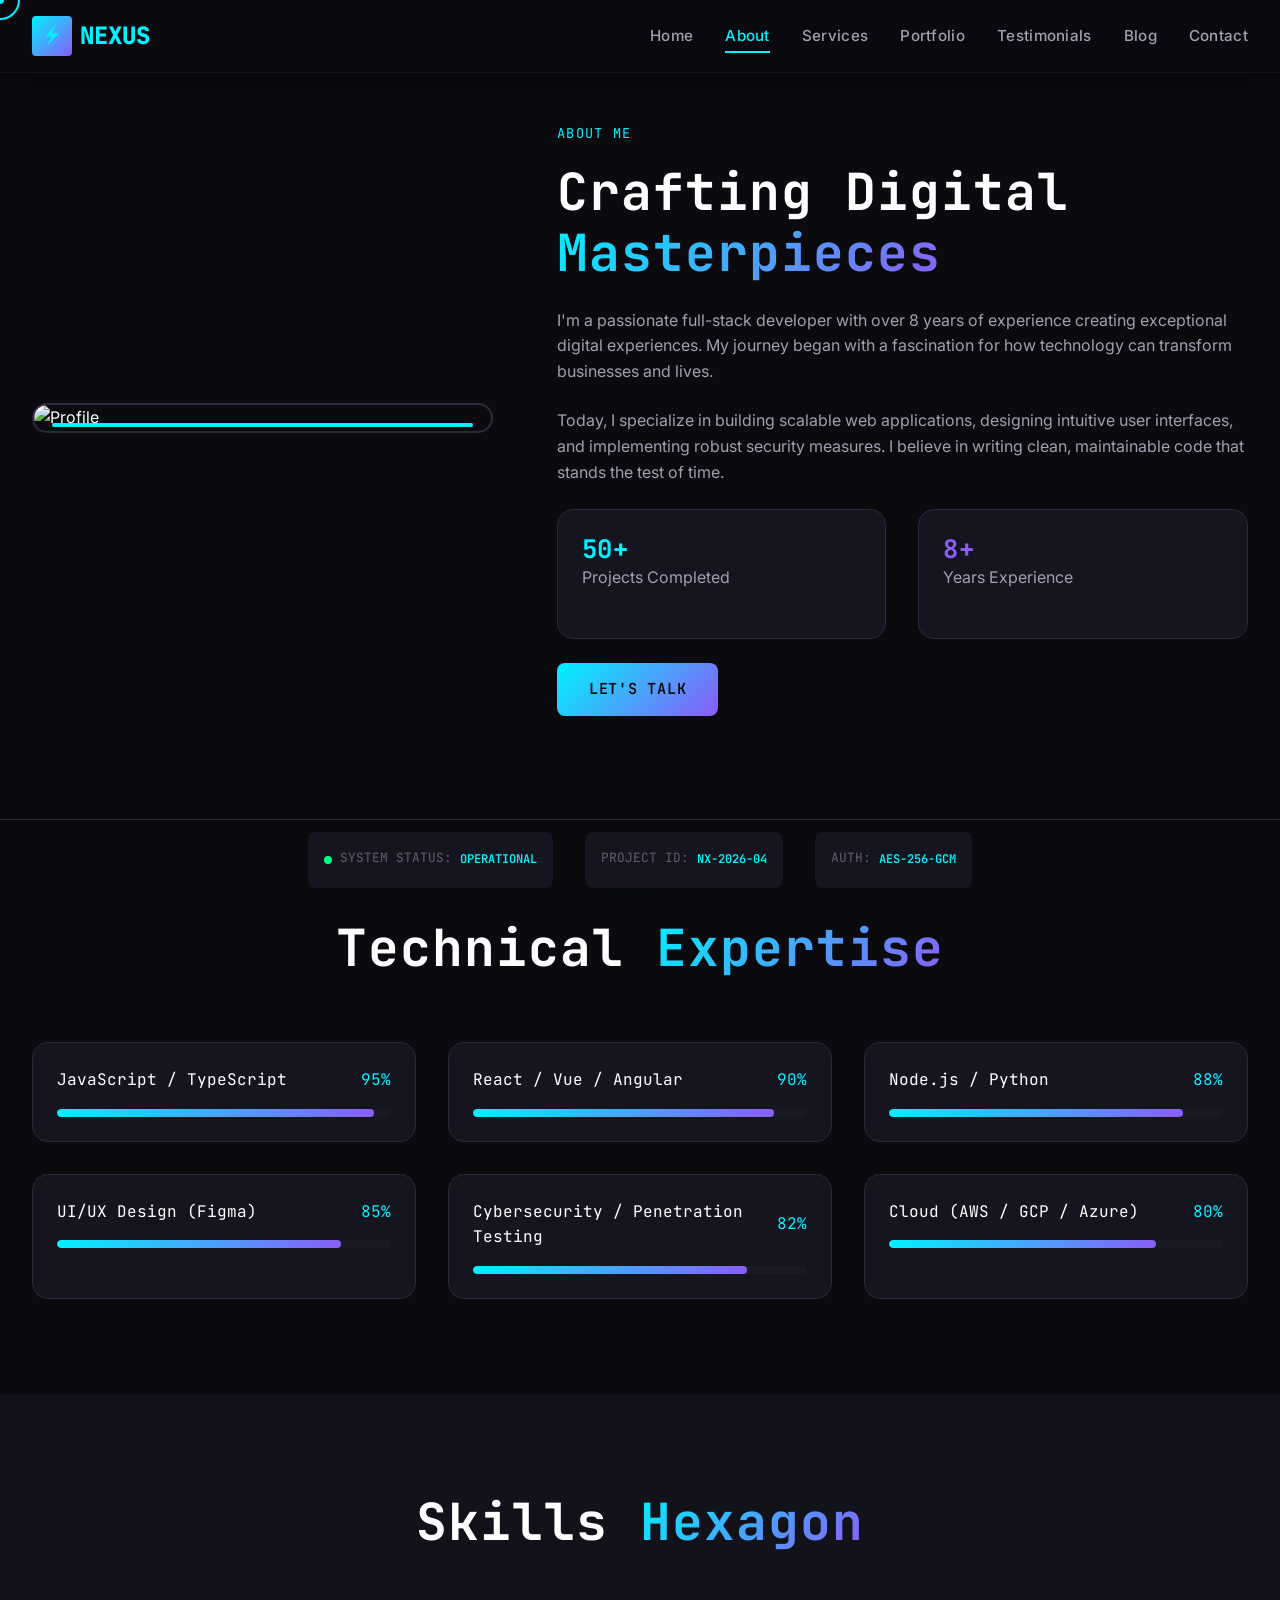
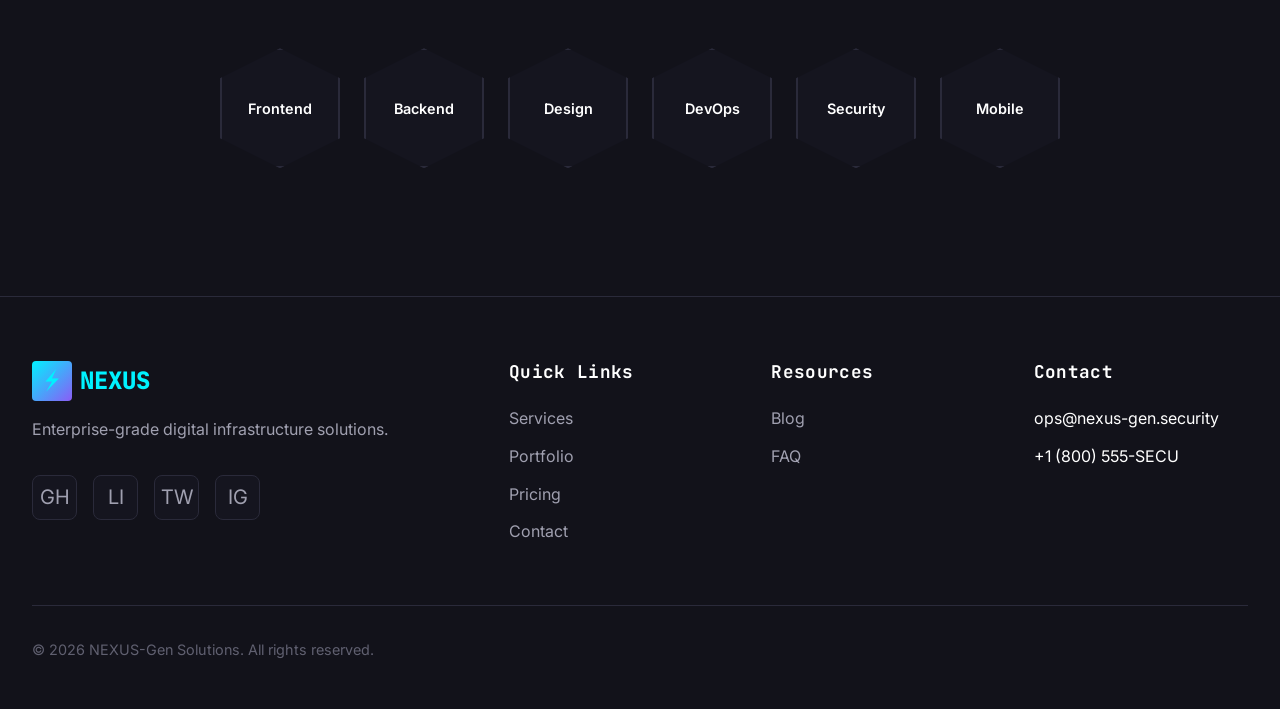
==== commit aaed65d1: "a little changes" ====
--- a/about.html
+++ b/about.html
@@ -7,7 +7,7 @@
   <link rel="stylesheet" href="css/main.css">
   <link rel="icon" href="data:image/svg+xml,<svg xmlns='http://www.w3.org/2000/svg' viewBox='0 0 100 100'><text y='.9em' font-size='90'>⚡</text></svg>">
 </head>
-<body>
+<body class="has-meta-footer">
   <div class="cursor-dot"></div>
   <div class="cursor-outline"></div>
 
@@ -185,7 +185,7 @@
             <div class="logo-icon">⚡</div>
             NEXUS
           </a>
-          <p>Crafting digital experiences that inspire and transform.</p>
+          <p>Enterprise-grade digital infrastructure solutions.</p>
           <div class="social-links">
             <a href="#" class="social-link">GH</a>
             <a href="#" class="social-link">LI</a>
@@ -212,16 +212,34 @@
         <div class="footer-col">
           <h4 class="footer-title">Contact</h4>
           <ul class="footer-links">
-            <li>hello@nexus.dev</li>
-            <li>+1 (555) 123-4567</li>
+            <li>ops@nexus-gen.security</li>
+            <li>+1 (800) 555-SECU</li>
           </ul>
         </div>
       </div>
       <div class="footer-bottom">
-        <p class="footer-copyright">© 2026 NEXUS. All rights reserved.</p>
+        <p class="footer-copyright">© 2026 NEXUS-Gen Solutions. All rights reserved.</p>
       </div>
     </div>
   </footer>
+
+  <div class="project-meta-footer">
+    <div class="container project-meta-inner">
+      <div class="meta-item">
+        <span class="status-indicator"><span class="status-dot"></span></span>
+        <span class="meta-label">SYSTEM STATUS:</span>
+        <span class="meta-value">OPERATIONAL</span>
+      </div>
+      <div class="meta-item">
+        <span class="meta-label">PROJECT ID:</span>
+        <span class="meta-value">NX-2026-04</span>
+      </div>
+      <div class="meta-item">
+        <span class="meta-label">AUTH:</span>
+        <span class="meta-value">AES-256-GCM</span>
+      </div>
+    </div>
+  </div>
 
   <script src="js/main.js"></script>
 </body>
--- a/css/main.css
+++ b/css/main.css
@@ -3,7 +3,7 @@
    High-Tech Cyber Aesthetic
    ================================================ */
 
-@import url('https://fonts.googleapis.com/css2?family=Orbitron:wght@400;500;600;700;800;900&family=Rajdhani:wght@300;400;500;600;700&family=JetBrains+Mono:wght@400;500&display=swap');
+@import url('https://fonts.googleapis.com/css2?family=Inter:wght@300;400;500;600;700&family=JetBrains+Mono:wght@400;500;600;700&display=swap');
 
 /* ================================================
    CSS VARIABLES - Design System
@@ -14,7 +14,7 @@
   --bg-tertiary: #1a1a25;
   --bg-card: #15151f;
   
-  --neon-cyan: #00f0ff;
+  --neon-cyan: #00f2ff;
   --neon-magenta: #ff00aa;
   --neon-purple: #8b5cf6;
   --neon-green: #00ff88;
@@ -27,11 +27,11 @@
   --border-color: #2a2a3a;
   --border-glow: rgba(0, 240, 255, 0.3);
   
-  --gradient-primary: linear-gradient(135deg, #00f0ff 0%, #8b5cf6 100%);
+  --gradient-primary: linear-gradient(135deg, #00f2ff 0%, #8b5cf6 100%);
   --gradient-dark: linear-gradient(180deg, #0a0a0f 0%, #12121a 100%);
   --gradient-card: linear-gradient(145deg, #15151f 0%, #12121a 100%);
   
-  --glow-cyan: 0 0 20px rgba(0, 240, 255, 0.5), 0 0 40px rgba(0, 240, 255, 0.3);
+  --glow-cyan: 0 0 20px rgba(0, 242, 255, 0.5), 0 0 40px rgba(0, 242, 255, 0.3);
   --glow-magenta: 0 0 20px rgba(255, 0, 170, 0.5), 0 0 40px rgba(255, 0, 170, 0.3);
   --glow-purple: 0 0 20px rgba(139, 92, 246, 0.5);
   
@@ -39,8 +39,8 @@
   --transition-medium: 0.3s ease;
   --transition-slow: 0.5s cubic-bezier(0.4, 0, 0.2, 1);
   
-  --font-heading: 'Orbitron', sans-serif;
-  --font-body: 'Rajdhani', sans-serif;
+  --font-heading: 'JetBrains Mono', monospace;
+  --font-body: 'Inter', sans-serif;
   --font-mono: 'JetBrains Mono', monospace;
   
   --radius-sm: 4px;
@@ -136,7 +136,8 @@
 /* ================================================
    TYPOGRAPHY
    ================================================ */
-h1, h2, h3, h4, h5, h6 {
+h1, h2, h3, h4, h5, h6,
+.code-text, .nav-link {
   font-family: var(--font-heading);
   font-weight: 700;
   line-height: 1.2;
@@ -319,7 +320,7 @@
 .delay-6 { transition-delay: 0.6s; }
 
 /* ================================================
-   HEADER & NAVIGATION
+   HEADER & NAVIGATION - Glassmorphism
    ================================================ */
 .header {
   position: fixed;
@@ -328,10 +329,11 @@
   right: 0;
   z-index: 1000;
   padding: 1rem 0;
-  background: rgba(10, 10, 15, 0.8);
-  backdrop-filter: blur(20px);
-  border-bottom: 1px solid transparent;
-  transition: all var(--transition-medium);
+  background: rgba(10, 10, 15, 0.7);
+  backdrop-filter: blur(20px) saturate(180%);
+  -webkit-backdrop-filter: blur(20px) saturate(180%);
+  border-bottom: 1px solid rgba(255, 255, 255, 0.05);
+  box-shadow: 0 4px 30px rgba(0, 0, 0, 0.3);
 }
 
 .header.scrolled {
@@ -417,7 +419,7 @@
 }
 
 /* ================================================
-   BUTTONS
+   BUTTONS - Glow Hover State
    ================================================ */
 .btn {
   display: inline-flex;
@@ -425,7 +427,7 @@
   justify-content: center;
   gap: 0.5rem;
   padding: 0.875rem 2rem;
-  font-family: var(--font-body);
+  font-family: var(--font-heading);
   font-weight: 600;
   font-size: 0.95rem;
   text-transform: uppercase;
@@ -444,7 +446,7 @@
 
 .btn-primary:hover {
   transform: translateY(-2px);
-  box-shadow: var(--glow-cyan);
+  box-shadow: 0 0 30px rgba(0, 242, 255, 0.6), 0 0 60px rgba(0, 242, 255, 0.3);
 }
 
 .btn-secondary {
@@ -456,7 +458,7 @@
 .btn-secondary:hover {
   background: var(--neon-cyan);
   color: var(--bg-primary);
-  box-shadow: var(--glow-cyan);
+  box-shadow: 0 0 30px rgba(0, 242, 255, 0.6), 0 0 60px rgba(0, 242, 255, 0.3);
 }
 
 .btn-ghost {
@@ -466,8 +468,9 @@
 }
 
 .btn-ghost:hover {
-  background: rgba(255, 255, 255, 0.1);
-  border-color: var(--neon-purple);
+  background: rgba(0, 242, 255, 0.1);
+  border-color: var(--neon-cyan);
+  box-shadow: 0 0 20px rgba(0, 242, 255, 0.3);
 }
 
 .btn-sm {
@@ -2206,4 +2209,282 @@
 ::selection {
   background: var(--neon-cyan);
   color: var(--bg-primary);
+}
+
+/* ================================================
+   PROJECT METADATA FOOTER
+   ================================================ */
+.project-meta-footer {
+  position: fixed;
+  bottom: 0;
+  left: 0;
+  right: 0;
+  background: rgba(10, 10, 15, 0.95);
+  backdrop-filter: blur(10px);
+  border-top: 1px solid var(--border-color);
+  padding: 0.75rem 0;
+  z-index: 999;
+}
+
+.project-meta-inner {
+  display: flex;
+  justify-content: center;
+  align-items: center;
+  gap: 2rem;
+  font-family: var(--font-mono);
+  font-size: 0.75rem;
+}
+
+.meta-item {
+  display: flex;
+  align-items: center;
+  gap: 0.5rem;
+  color: var(--text-muted);
+}
+
+.meta-label {
+  color: var(--text-muted);
+}
+
+.meta-value {
+  color: var(--neon-cyan);
+}
+
+.status-indicator {
+  display: inline-flex;
+  align-items: center;
+  gap: 0.5rem;
+}
+
+.status-dot {
+  width: 8px;
+  height: 8px;
+  background: var(--neon-green);
+  border-radius: 50%;
+  animation: pulse-glow 2s infinite;
+}
+
+/* Adjust main content to account for fixed footer */
+body.has-meta-footer .footer {
+  padding-bottom: 3rem;
+}
+
+/* ================================================
+   MULTI-STEP CONSULTATION FORM
+   ================================================ */
+.consultation-form {
+  background: var(--bg-card);
+  border: 1px solid var(--border-color);
+  border-radius: var(--radius-lg);
+  padding: 2rem;
+}
+
+.form-steps {
+  display: flex;
+  justify-content: center;
+  gap: 1rem;
+  margin-bottom: 2rem;
+}
+
+.step-indicator {
+  display: flex;
+  align-items: center;
+  gap: 0.5rem;
+  font-family: var(--font-mono);
+  font-size: 0.85rem;
+  color: var(--text-muted);
+}
+
+.step-indicator.active {
+  color: var(--neon-cyan);
+}
+
+.step-indicator.completed {
+  color: var(--neon-green);
+}
+
+.step-number {
+  width: 24px;
+  height: 24px;
+  border-radius: 50%;
+  border: 2px solid currentColor;
+  display: flex;
+  align-items: center;
+  justify-content: center;
+  font-size: 0.75rem;
+  font-weight: 600;
+}
+
+.step-indicator.active .step-number {
+  background: var(--neon-cyan);
+  color: var(--bg-primary);
+  border-color: var(--neon-cyan);
+}
+
+.step-indicator.completed .step-number {
+  background: var(--neon-green);
+  color: var(--bg-primary);
+  border-color: var(--neon-green);
+}
+
+.form-step {
+  display: none;
+}
+
+.form-step.active {
+  display: block;
+  animation: fade-in-up 0.4s ease;
+}
+
+.form-row {
+  display: grid;
+  grid-template-columns: 1fr 1fr;
+  gap: 1.5rem;
+}
+
+.form-group {
+  margin-bottom: 1.5rem;
+}
+
+.form-label {
+  display: block;
+  font-family: var(--font-heading);
+  font-size: 0.9rem;
+  font-weight: 600;
+  margin-bottom: 0.5rem;
+  color: var(--text-secondary);
+}
+
+.form-input,
+.form-textarea,
+.form-select {
+  width: 100%;
+  padding: 1rem;
+  background: var(--bg-secondary);
+  border: 1px solid var(--border-color);
+  border-radius: var(--radius-md);
+  color: var(--text-primary);
+  font-family: var(--font-body);
+  font-size: 1rem;
+  transition: all var(--transition-fast);
+}
+
+.form-input:focus,
+.form-textarea:focus,
+.form-select:focus {
+  outline: none;
+  border-color: var(--neon-cyan);
+  box-shadow: 0 0 0 3px rgba(0, 242, 255, 0.1);
+}
+
+.form-select {
+  appearance: none;
+  background-image: url("data:image/svg+xml,%3Csvg xmlns='http://www.w3.org/2000/svg' width='12' height='12' fill='%2300f2ff' viewBox='0 0 16 16'%3E%3Cpath d='M8 11L3 6h10l-5 5z'/%3E%3C/svg%3E");
+  background-repeat: no-repeat;
+  background-position: right 1rem center;
+  padding-right: 2.5rem;
+  cursor: pointer;
+}
+
+.form-select option {
+  background: var(--bg-secondary);
+  color: var(--text-primary);
+}
+
+.form-input.error,
+.form-textarea.error,
+.form-select.error {
+  border-color: var(--neon-magenta);
+}
+
+.form-error {
+  color: var(--neon-magenta);
+  font-size: 0.85rem;
+  margin-top: 0.5rem;
+  display: none;
+}
+
+.form-error.show {
+  display: block;
+}
+
+.form-navigation {
+  display: flex;
+  justify-content: space-between;
+  gap: 1rem;
+  margin-top: 2rem;
+}
+
+.btn-prev {
+  background: transparent;
+  color: var(--text-secondary);
+  border: 1px solid var(--border-color);
+}
+
+.btn-prev:hover {
+  border-color: var(--neon-cyan);
+  color: var(--neon-cyan);
+}
+
+.btn-next,
+.form-submit {
+  background: var(--gradient-primary);
+  color: var(--bg-primary);
+  border: none;
+}
+
+.btn-next:hover,
+.form-submit:hover {
+  box-shadow: 0 0 30px rgba(0, 242, 255, 0.6), 0 0 60px rgba(0, 242, 255, 0.3);
+}
+
+/* Progress Bar */
+.form-progress {
+  height: 4px;
+  background: var(--bg-tertiary);
+  border-radius: 2px;
+  margin-bottom: 2rem;
+  overflow: hidden;
+}
+
+.form-progress-bar {
+  height: 100%;
+  background: var(--gradient-primary);
+  transition: width 0.4s ease;
+}
+
+/* Radio/Checkbox Cards */
+.radio-group {
+  display: grid;
+  grid-template-columns: repeat(2, 1fr);
+  gap: 1rem;
+}
+
+.radio-card {
+  position: relative;
+}
+
+.radio-card input {
+  position: absolute;
+  opacity: 0;
+}
+
+.radio-card label {
+  display: block;
+  padding: 1rem;
+  background: var(--bg-secondary);
+  border: 1px solid var(--border-color);
+  border-radius: var(--radius-md);
+  text-align: center;
+  cursor: pointer;
+  transition: all var(--transition-fast);
+}
+
+.radio-card input:checked + label {
+  border-color: var(--neon-cyan);
+  background: rgba(0, 242, 255, 0.1);
+}
+
+.radio-card label:hover {
+  border-color: var(--neon-cyan);
 }
